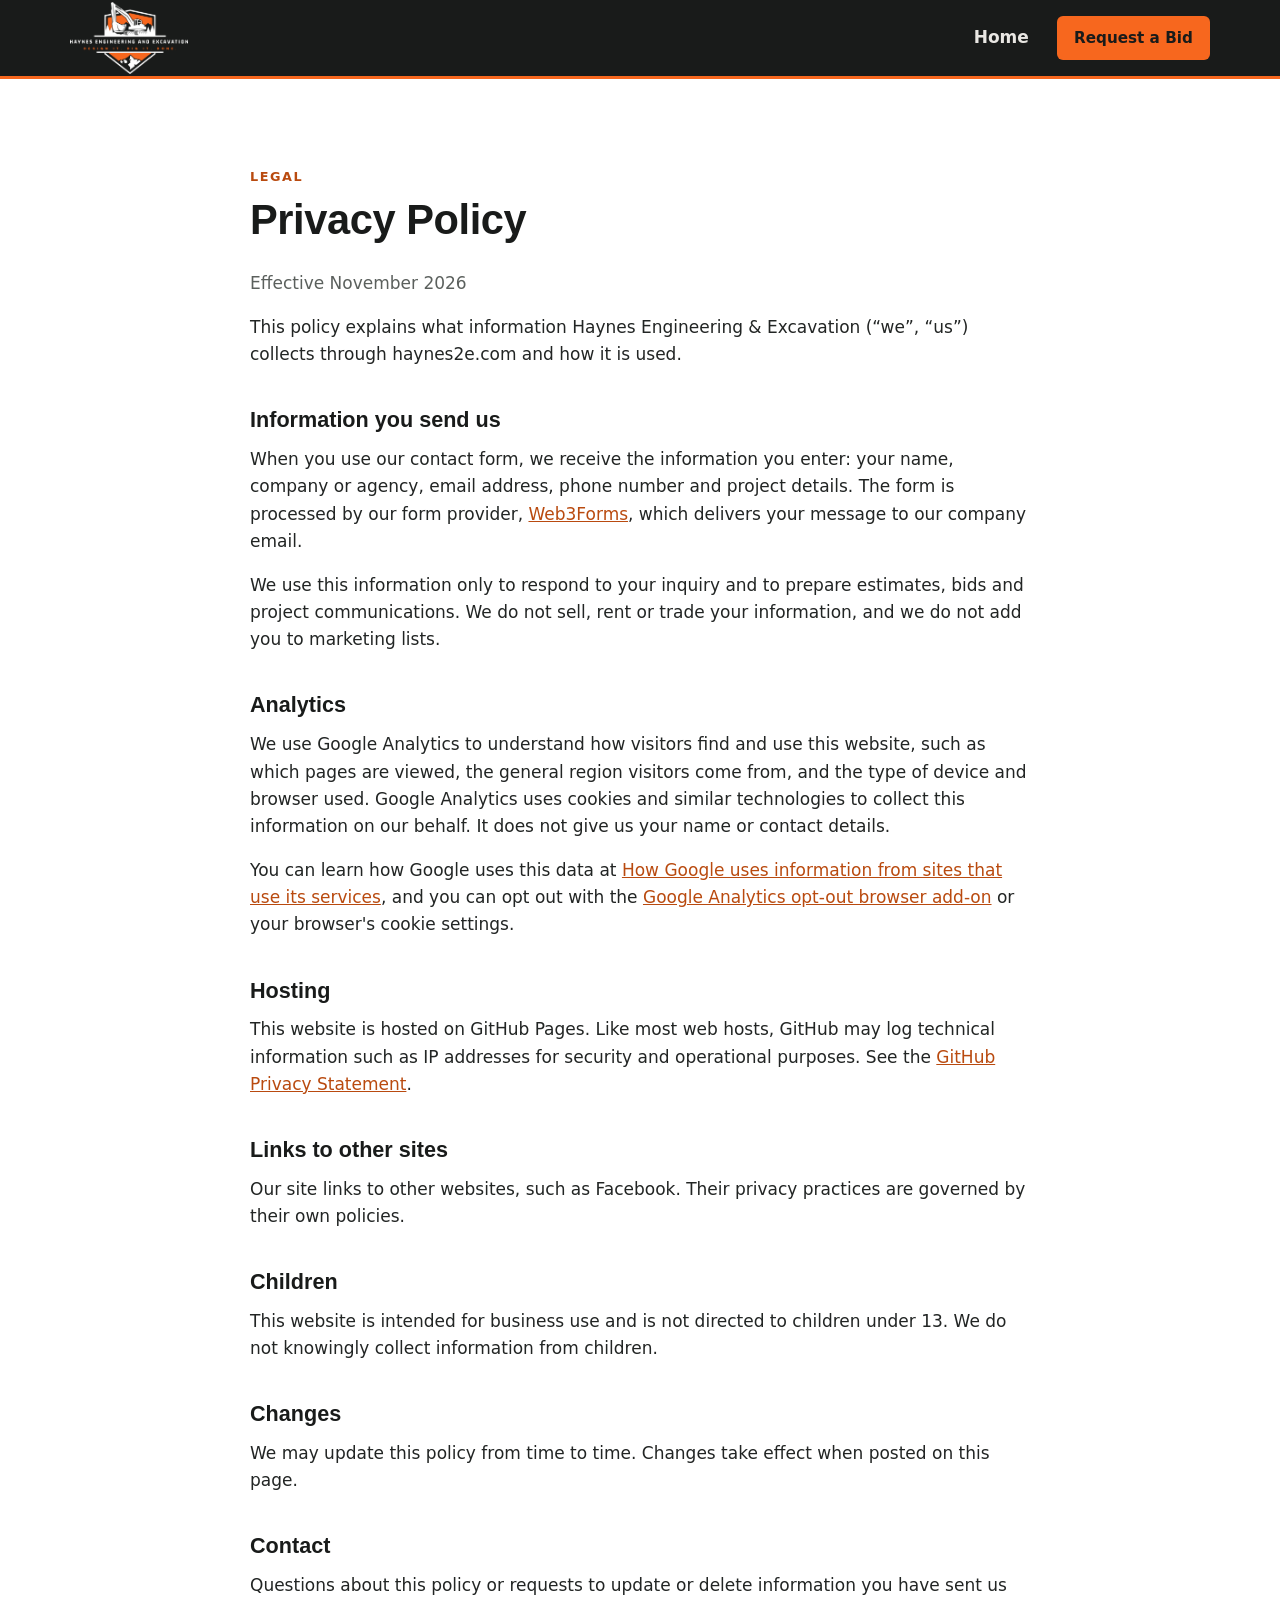
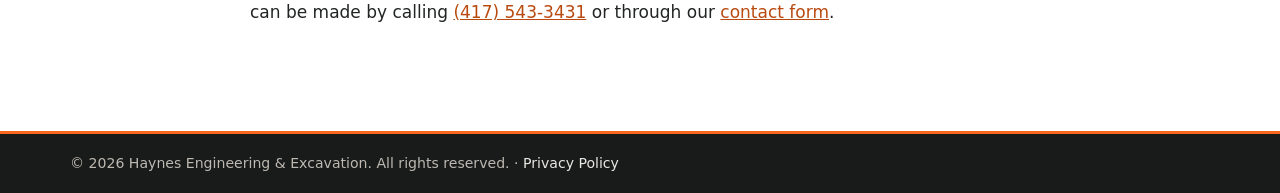
==== site/privacy.html @ 9d7700ed "Add SEO groundwork: sitemap, social cards, privacy page, production-only GA4 - sitemap.xml and Sitem" ====
<!doctype html>
<html lang="en">
<head>
  <meta charset="utf-8">
  <meta name="viewport" content="width=device-width, initial-scale=1">
  <!-- STAGING_HEAD -->
  <!-- GA4 -->
  <title>Privacy Policy | Haynes Engineering &amp; Excavation</title>
  <meta name="description" content="How Haynes Engineering &amp; Excavation handles information submitted through haynes2e.com.">
  <link rel="canonical" href="https://haynes2e.com/privacy.html">
  <meta name="theme-color" content="#191b1a">
  <link rel="icon" href="favicon.png" type="image/png">
  <link rel="apple-touch-icon" href="assets/img/apple-touch-icon.png">
  <link rel="stylesheet" href="assets/css/style.css">
</head>
<body>
<!-- STAGING_BANNER -->
<a class="skip-link" href="#main">Skip to content</a>

<header class="site-header">
  <div class="container header-inner">
    <a class="brand" href="./" aria-label="Haynes Engineering &amp; Excavation home">
      <img src="assets/img/logo-light.png" alt="Haynes Engineering and Excavation" width="160" height="96">
    </a>
    <nav class="site-nav site-nav-static" aria-label="Main">
      <a href="./">Home</a>
      <a href="./#contact" class="btn btn-primary btn-sm">Request a Bid</a>
    </nav>
  </div>
</header>

<main id="main" class="section">
  <div class="container narrow prose">
    <p class="eyebrow">Legal</p>
    <h1>Privacy Policy</h1>
    <p class="muted">Effective November 2026</p>

    <p>This policy explains what information Haynes Engineering &amp; Excavation (&ldquo;we&rdquo;, &ldquo;us&rdquo;) collects through haynes2e.com and how it is used.</p>

    <h2>Information you send us</h2>
    <p>When you use our contact form, we receive the information you enter: your name, company or agency, email address, phone number and project details. The form is processed by our form provider, <a href="https://web3forms.com/privacy" rel="noopener">Web3Forms</a>, which delivers your message to our company email.</p>
    <p>We use this information only to respond to your inquiry and to prepare estimates, bids and project communications. We do not sell, rent or trade your information, and we do not add you to marketing lists.</p>

    <h2>Analytics</h2>
    <p>We use Google Analytics to understand how visitors find and use this website, such as which pages are viewed, the general region visitors come from, and the type of device and browser used. Google Analytics uses cookies and similar technologies to collect this information on our behalf. It does not give us your name or contact details.</p>
    <p>You can learn how Google uses this data at <a href="https://policies.google.com/technologies/partner-sites" rel="noopener">How Google uses information from sites that use its services</a>, and you can opt out with the <a href="https://tools.google.com/dlpage/gaoptout" rel="noopener">Google Analytics opt-out browser add-on</a> or your browser's cookie settings.</p>

    <h2>Hosting</h2>
    <p>This website is hosted on GitHub Pages. Like most web hosts, GitHub may log technical information such as IP addresses for security and operational purposes. See the <a href="https://docs.github.com/en/site-policy/privacy-policies/github-general-privacy-statement" rel="noopener">GitHub Privacy Statement</a>.</p>

    <h2>Links to other sites</h2>
    <p>Our site links to other websites, such as Facebook. Their privacy practices are governed by their own policies.</p>

    <h2>Children</h2>
    <p>This website is intended for business use and is not directed to children under 13. We do not knowingly collect information from children.</p>

    <h2>Changes</h2>
    <p>We may update this policy from time to time. Changes take effect when posted on this page.</p>

    <h2>Contact</h2>
    <p>Questions about this policy or requests to update or delete information you have sent us can be made by calling <a href="tel:+14175433431">(417) 543-3431</a> or through our <a href="./#contact">contact form</a>.</p>
  </div>
</main>

<footer class="site-footer">
  <div class="container footer-bottom">
    <p>&copy; <span id="year">2026</span> Haynes Engineering &amp; Excavation. All rights reserved. &middot; <a href="privacy.html">Privacy Policy</a></p>
  </div>
</footer>

<script src="assets/js/main.js" defer></script>
</body>
</html>
---- site/assets/css/style.css ----
/* Haynes Engineering & Excavation */
:root {
  --orange: #f7671e;
  --orange-dark: #b94a0f;     /* accessible orange for text on light backgrounds */
  --charcoal: #191b1a;
  --charcoal-2: #242725;
  --ink: #222524;
  --muted: #5b605d;
  --line: #e3e1dc;
  --bg: #ffffff;
  --bg-alt: #f5f3ef;
  --radius: 10px;
  --shadow: 0 1px 2px rgba(0,0,0,.06), 0 6px 20px rgba(0,0,0,.06);
  --font: system-ui, -apple-system, "Segoe UI", Roboto, "Helvetica Neue", Arial, sans-serif;
  --font-head: "Segoe UI", Roboto, "Helvetica Neue", Arial, system-ui, sans-serif;
}

*, *::before, *::after { box-sizing: border-box; }
html { scroll-behavior: smooth; scroll-padding-top: 84px; -webkit-text-size-adjust: 100%; }
body {
  margin: 0;
  font-family: var(--font);
  font-size: 1.0625rem;
  line-height: 1.6;
  color: var(--ink);
  background: var(--bg);
}
img { max-width: 100%; height: auto; display: block; }
a { color: var(--orange-dark); }
a:hover { color: var(--charcoal); }
h1, h2, h3 { font-family: var(--font-head); line-height: 1.2; margin: 0 0 .6em; color: var(--charcoal); }
h1 { font-size: clamp(2rem, 4.2vw, 3.1rem); font-weight: 800; letter-spacing: -.01em; }
h2 { font-size: clamp(1.6rem, 3vw, 2.3rem); font-weight: 800; }
h3 { font-size: 1.15rem; font-weight: 700; }
p { margin: 0 0 1em; }

.container { width: 100%; max-width: 1180px; margin: 0 auto; padding: 0 20px; }
.narrow { max-width: 820px; }
.sr-only, .hp {
  position: absolute !important; width: 1px; height: 1px; padding: 0; margin: -1px;
  overflow: hidden; clip: rect(0 0 0 0); white-space: nowrap; border: 0;
}
.skip-link { position: absolute; left: -9999px; top: 0; background: var(--orange); color: var(--charcoal); padding: 8px 14px; z-index: 100; }
.skip-link:focus { left: 8px; top: 8px; }
:focus-visible { outline: 3px solid var(--orange); outline-offset: 2px; }

.icon { width: 1.1em; height: 1.1em; flex: none; fill: none; stroke: currentColor; stroke-width: 2; stroke-linecap: round; stroke-linejoin: round; vertical-align: -.15em; }

/* Buttons */
.btn {
  display: inline-flex; align-items: center; gap: .5em;
  padding: .8em 1.4em; border-radius: 6px; border: 2px solid transparent;
  font-weight: 700; font-size: 1rem; text-decoration: none; cursor: pointer;
  transition: background-color .15s, color .15s, border-color .15s;
}
.btn-sm { padding: .5em 1em; font-size: .95rem; }
.btn-primary { background: var(--orange); color: var(--charcoal); }
.btn-primary:hover { background: #ff8240; color: var(--charcoal); }
.btn-primary:disabled { background: #c9c6c0; color: #555; cursor: not-allowed; }
.btn-outline { border-color: rgba(255,255,255,.55); color: #fff; }
.btn-outline:hover { border-color: #fff; background: rgba(255,255,255,.08); color: #fff; }
.btn-outline-dark { border-color: var(--charcoal); color: var(--charcoal); }

.eyebrow {
  text-transform: uppercase; letter-spacing: .12em; font-size: .8rem; font-weight: 700;
  color: var(--orange-dark); margin-bottom: .6em;
}

/* Header */
.site-header {
  position: sticky; top: 0; z-index: 50;
  background: var(--charcoal); border-bottom: 3px solid var(--orange);
}
.header-inner { display: flex; align-items: center; justify-content: space-between; min-height: 76px; gap: 16px; }
.brand img { width: 118px; height: auto; }
.site-nav { display: flex; align-items: center; gap: 28px; }
.site-nav a:not(.btn) { color: #e9e7e3; text-decoration: none; font-weight: 600; }
.site-nav a:not(.btn):hover { color: var(--orange); }
.nav-toggle { display: none; background: none; border: 0; padding: 10px; cursor: pointer; }
.nav-toggle .bar { display: block; width: 26px; height: 3px; margin: 5px 0; background: #fff; border-radius: 2px; transition: transform .2s, opacity .2s; }
.nav-toggle[aria-expanded="true"] .bar:nth-child(2) { transform: translateY(8px) rotate(45deg); }
.nav-toggle[aria-expanded="true"] .bar:nth-child(3) { opacity: 0; }
.nav-toggle[aria-expanded="true"] .bar:nth-child(4) { transform: translateY(-8px) rotate(-45deg); }

/* Hero */
.hero { background: linear-gradient(160deg, var(--charcoal) 0%, var(--charcoal-2) 100%); color: #e9e7e3; padding: 72px 0 80px; }
.hero h1 { color: #fff; }
.hero .eyebrow { color: var(--orange); }
.hero-inner { display: grid; grid-template-columns: 1.1fr 1fr; gap: 56px; align-items: center; }
.lead { font-size: 1.15rem; color: #cfccc6; max-width: 38em; }
.hero-actions { display: flex; flex-wrap: wrap; gap: 14px; margin: 28px 0 22px; }
.tagline { font-weight: 700; letter-spacing: .14em; text-transform: uppercase; font-size: .85rem; color: var(--orange); margin: 0; }
.hero-media { margin: 0; }
.hero-media img { border-radius: var(--radius); box-shadow: 0 20px 50px rgba(0,0,0,.45); aspect-ratio: 4/3; object-fit: cover; width: 100%; }

/* Stats */
.stats { background: var(--orange); color: var(--charcoal); }
.stats-grid { display: grid; grid-template-columns: repeat(4, 1fr); }
.stats-grid > div { padding: 22px 16px; text-align: center; display: flex; flex-direction: column; }
.stats-grid > div + div { border-left: 1px solid rgba(25,27,26,.2); }
.stats strong { font-size: 1.2rem; font-weight: 800; }
.stats span { font-size: .92rem; }

/* Sections */
.section { padding: 88px 0; }
.section-alt { background: var(--bg-alt); }
.section-dark { background: var(--charcoal); color: #dedbd5; }
.section-dark h2 { color: #fff; }
.section-dark .eyebrow { color: var(--orange); }
.section-head { max-width: 720px; margin-bottom: 44px; }
.section-head p:last-child { color: var(--muted); }
.section-dark .section-head p:last-child { color: #bdb9b2; }

/* Service cards */
.cards { display: grid; grid-template-columns: repeat(4, 1fr); gap: 22px; }
.card {
  background: #fff; border: 1px solid var(--line); border-top: 4px solid var(--orange);
  border-radius: var(--radius); padding: 26px 22px; box-shadow: var(--shadow);
}
.card-icon { width: 38px; height: 38px; fill: none; stroke: var(--orange-dark); stroke-width: 1.7; stroke-linecap: round; stroke-linejoin: round; margin-bottom: 14px; }
.card p { color: var(--muted); font-size: .97rem; margin: 0; }

/* Projects */
.projects { display: grid; grid-template-columns: repeat(4, 1fr); gap: 20px; }
.project { margin: 0; background: #fff; border-radius: var(--radius); overflow: hidden; box-shadow: var(--shadow); }
.project img { aspect-ratio: 4/5; object-fit: cover; width: 100%; }
.project figcaption { padding: 14px 16px 18px; display: flex; flex-direction: column; }
.project figcaption strong { color: var(--charcoal); }
.project figcaption span { color: var(--muted); font-size: .95rem; }

/* About */
.about { display: grid; grid-template-columns: 1.15fr 1fr; gap: 56px; align-items: center; }
.about-media { margin: 0; }
.about-media img { border-radius: var(--radius); box-shadow: var(--shadow); }
.checklist { list-style: none; padding: 0; margin: 24px 0 0; display: grid; grid-template-columns: 1fr 1fr; gap: 10px 20px; }
.checklist li { display: flex; gap: .6em; align-items: flex-start; font-weight: 600; }
.checklist .icon { color: var(--orange-dark); stroke-width: 3; margin-top: .25em; }

/* Credentials (future) */
.credentials { display: grid; grid-template-columns: repeat(auto-fit, minmax(240px, 1fr)); gap: 16px; margin: 0 0 28px; }
.credentials div { background: #fff; border: 1px solid var(--line); border-radius: var(--radius); padding: 16px 18px; }
.credentials dt { font-weight: 700; font-size: .85rem; text-transform: uppercase; letter-spacing: .06em; color: var(--muted); }
.credentials dd { margin: 4px 0 0; font-weight: 600; }

/* Testimonials */
.quotes { display: grid; grid-template-columns: repeat(2, 1fr); gap: 22px; }
.quotes blockquote {
  margin: 0; padding: 26px 28px; background: var(--charcoal-2);
  border-left: 4px solid var(--orange); border-radius: var(--radius);
}
.quotes p { color: #e9e7e3; font-size: 1.02rem; }
.quotes p::before { content: "\201C"; }
.quotes p::after { content: "\201D"; }
.quotes footer { color: var(--orange); font-weight: 700; }
.quotes footer::before { content: "\2014\00a0"; }

/* FAQ */
details { border-bottom: 1px solid var(--line); }
details:first-of-type { border-top: 1px solid var(--line); }
summary {
  cursor: pointer; list-style: none; padding: 20px 40px 20px 0; position: relative;
  font-weight: 700; font-size: 1.08rem; color: var(--charcoal);
}
summary::-webkit-details-marker { display: none; }
summary::after {
  content: "+"; position: absolute; right: 6px; top: 50%; transform: translateY(-50%);
  font-size: 1.6rem; font-weight: 400; color: var(--orange-dark);
}
details[open] summary::after { content: "\2212"; }
details p { color: var(--muted); padding-right: 40px; }

/* Contact */
.contact { display: grid; grid-template-columns: 1fr 1.4fr; gap: 56px; align-items: start; }
.info-list { list-style: none; padding: 0; margin: 28px 0 0; display: grid; gap: 16px; }
.info-list li { display: flex; gap: .75em; align-items: flex-start; font-weight: 600; }
.info-list .icon { color: var(--orange-dark); width: 1.3em; height: 1.3em; margin-top: .1em; }
.info-list a { color: var(--charcoal); text-decoration: none; font-size: 1.15rem; }
.info-list a:hover { color: var(--orange-dark); }
.contact-form {
  background: #fff; border-radius: var(--radius); padding: 32px; box-shadow: var(--shadow);
  border: 1px solid var(--line);
}
.field-row { display: grid; grid-template-columns: 1fr 1fr; gap: 18px; }
.field { margin-bottom: 18px; display: flex; flex-direction: column; }
.field label { font-weight: 600; font-size: .95rem; margin-bottom: 6px; }
.field label span { color: var(--orange-dark); }
.field input, .field textarea {
  font: inherit; font-size: 1rem; padding: .7em .8em; border: 1px solid #c9c6c0; border-radius: 6px;
  background: #fff; color: var(--ink); width: 100%;
}
.field input:focus, .field textarea:focus { outline: none; border-color: var(--orange-dark); box-shadow: 0 0 0 3px rgba(247,103,30,.25); }
.field textarea { resize: vertical; min-height: 140px; }
.field .invalid { border-color: #b3261e; }
.form-status { margin: 14px 0 0; font-weight: 600; min-height: 1.5em; }
.form-status.ok { color: #1f6f3a; }
.form-status.err { color: #b3261e; }
.form-status.note { color: var(--muted); }

/* Footer */
.site-footer { background: var(--charcoal); color: #bdb9b2; padding: 56px 0 0; font-size: .97rem; border-top: 3px solid var(--orange); }
.footer-inner { display: grid; grid-template-columns: 1.4fr 1fr 1fr; gap: 40px; padding-bottom: 36px; }
.site-footer img { width: 130px; margin-bottom: 16px; }
.site-footer h3 { color: #fff; font-size: 1rem; text-transform: uppercase; letter-spacing: .08em; }
.site-footer ul { list-style: none; padding: 0; margin: 0; display: grid; gap: 8px; }
.site-footer a { color: #e9e7e3; text-decoration: none; display: inline-flex; align-items: center; gap: .4em; }
.site-footer a:hover { color: var(--orange); }
.footer-bottom { border-top: 1px solid #333634; padding: 18px 20px; }
.footer-bottom p { margin: 0; font-size: .88rem; }

/* Simple content pages (privacy) */
.prose h1 { font-size: clamp(1.9rem, 3.4vw, 2.6rem); }
.prose h2 { font-size: 1.35rem; margin-top: 1.8em; }
.prose .muted { color: var(--muted); }
.site-footer .footer-bottom:first-child { border-top: 0; padding-top: 0; }
.site-footer:has(.footer-bottom:first-child) { padding-top: 18px; }

/* Staging banner (only injected on the staging site) */
.staging-banner {
  background: repeating-linear-gradient(45deg, #ffd23f, #ffd23f 14px, #f5c400 14px, #f5c400 28px);
  color: #111; text-align: center; font-weight: 700; padding: 8px 16px; font-size: .9rem;
}

/* Responsive */
@media (max-width: 1024px) {
  .cards { grid-template-columns: repeat(2, 1fr); }
  .projects { grid-template-columns: repeat(2, 1fr); }
}
@media (max-width: 860px) {
  .nav-toggle { display: block; }
  .site-nav {
    display: none; position: absolute; left: 0; right: 0; top: 100%;
    flex-direction: column; align-items: stretch; gap: 0;
    background: var(--charcoal); border-bottom: 3px solid var(--orange); padding: 8px 20px 20px;
  }
  .site-nav.open { display: flex; }
  .site-nav.site-nav-static { display: flex; position: static; flex-direction: row; align-items: center; gap: 16px; padding: 0; border: 0; background: none; }
  .site-nav.site-nav-static a:not(.btn) { padding: 0; border: 0; }
  .site-nav.site-nav-static .btn { margin-top: 0; }
  .site-nav a:not(.btn) { padding: 12px 0; border-bottom: 1px solid #333634; }
  .site-nav .btn { margin-top: 14px; justify-content: center; }
  .header-inner { position: relative; }
  .hero { padding: 48px 0 56px; }
  .hero-inner, .about, .contact { grid-template-columns: 1fr; gap: 36px; }
  .stats-grid { grid-template-columns: repeat(2, 1fr); }
  .stats-grid > div:nth-child(3) { border-left: 0; }
  .stats-grid > div:nth-child(n+3) { border-top: 1px solid rgba(25,27,26,.2); }
  .quotes { grid-template-columns: 1fr; }
  .footer-inner { grid-template-columns: 1fr; gap: 28px; }
  .section { padding: 64px 0; }
}
@media (max-width: 560px) {
  .container { padding: 0 16px; }
  .cards, .projects, .checklist, .field-row { grid-template-columns: 1fr; }
  .field-row { gap: 0; }
  .contact-form { padding: 22px 18px; }
  .hero-actions .btn { flex: 1 1 100%; justify-content: center; }
}
@media (prefers-reduced-motion: reduce) {
  html { scroll-behavior: auto; }
  * { transition: none !important; }
}
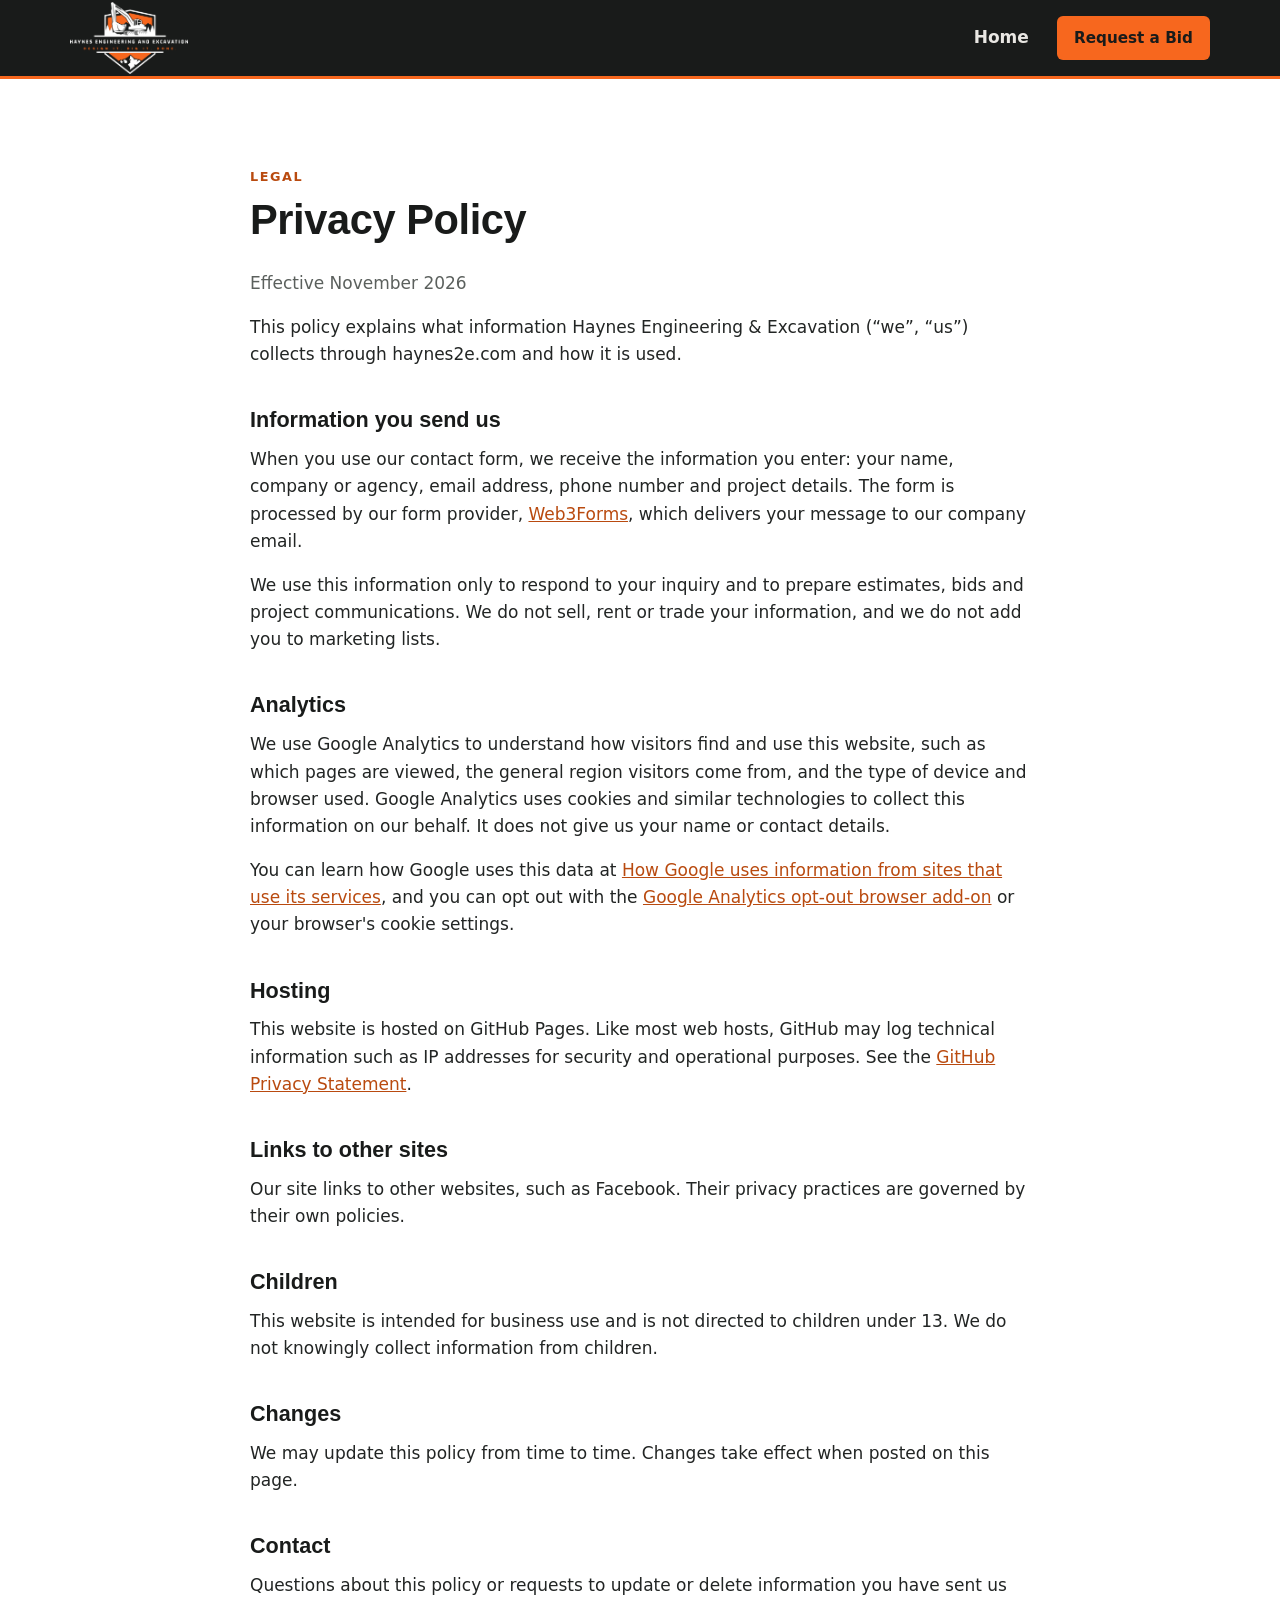
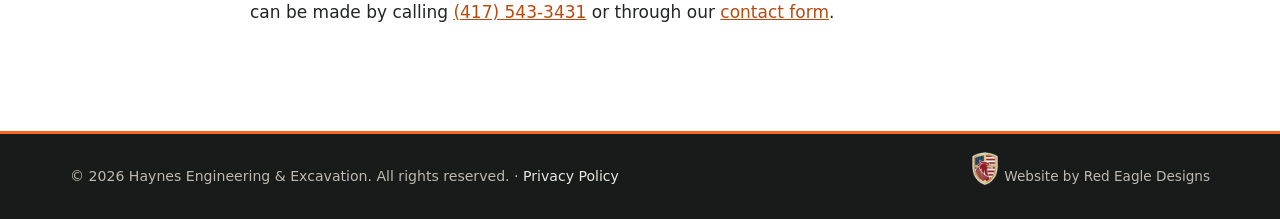
==== commit 1d8d7879: "Add Red Eagle Designs credit to footer Logo (from goredmo) links to goredmo.com in a new tab.  Co-Au" ====
--- a/site/privacy.html
+++ b/site/privacy.html
@@ -65,6 +65,10 @@
 <footer class="site-footer">
   <div class="container footer-bottom">
     <p>&copy; <span id="year">2026</span> Haynes Engineering &amp; Excavation. All rights reserved. &middot; <a href="privacy.html">Privacy Policy</a></p>
+    <a class="credit" href="https://goredmo.com/" rel="noopener" target="_blank">
+      <img src="assets/img/red-eagle-designs.png" alt="" width="26" height="32" loading="lazy">
+      <span>Website by Red Eagle Designs</span>
+    </a>
   </div>
 </footer>
 
--- a/site/assets/css/style.css
+++ b/site/assets/css/style.css
@@ -205,7 +205,11 @@
 .site-footer a { color: #e9e7e3; text-decoration: none; display: inline-flex; align-items: center; gap: .4em; }
 .site-footer a:hover { color: var(--orange); }
 .footer-bottom { border-top: 1px solid #333634; padding: 18px 20px; }
+.footer-bottom { display: flex; flex-wrap: wrap; align-items: center; justify-content: space-between; gap: 12px 24px; }
 .footer-bottom p { margin: 0; font-size: .88rem; }
+.site-footer .credit { gap: .5em; font-size: .85rem; color: #bdb9b2; }
+.site-footer .credit img { width: 26px; height: auto; }
+.site-footer .credit:hover { color: #fff; }
 
 /* Simple content pages (privacy) */
 .prose h1 { font-size: clamp(1.9rem, 3.4vw, 2.6rem); }
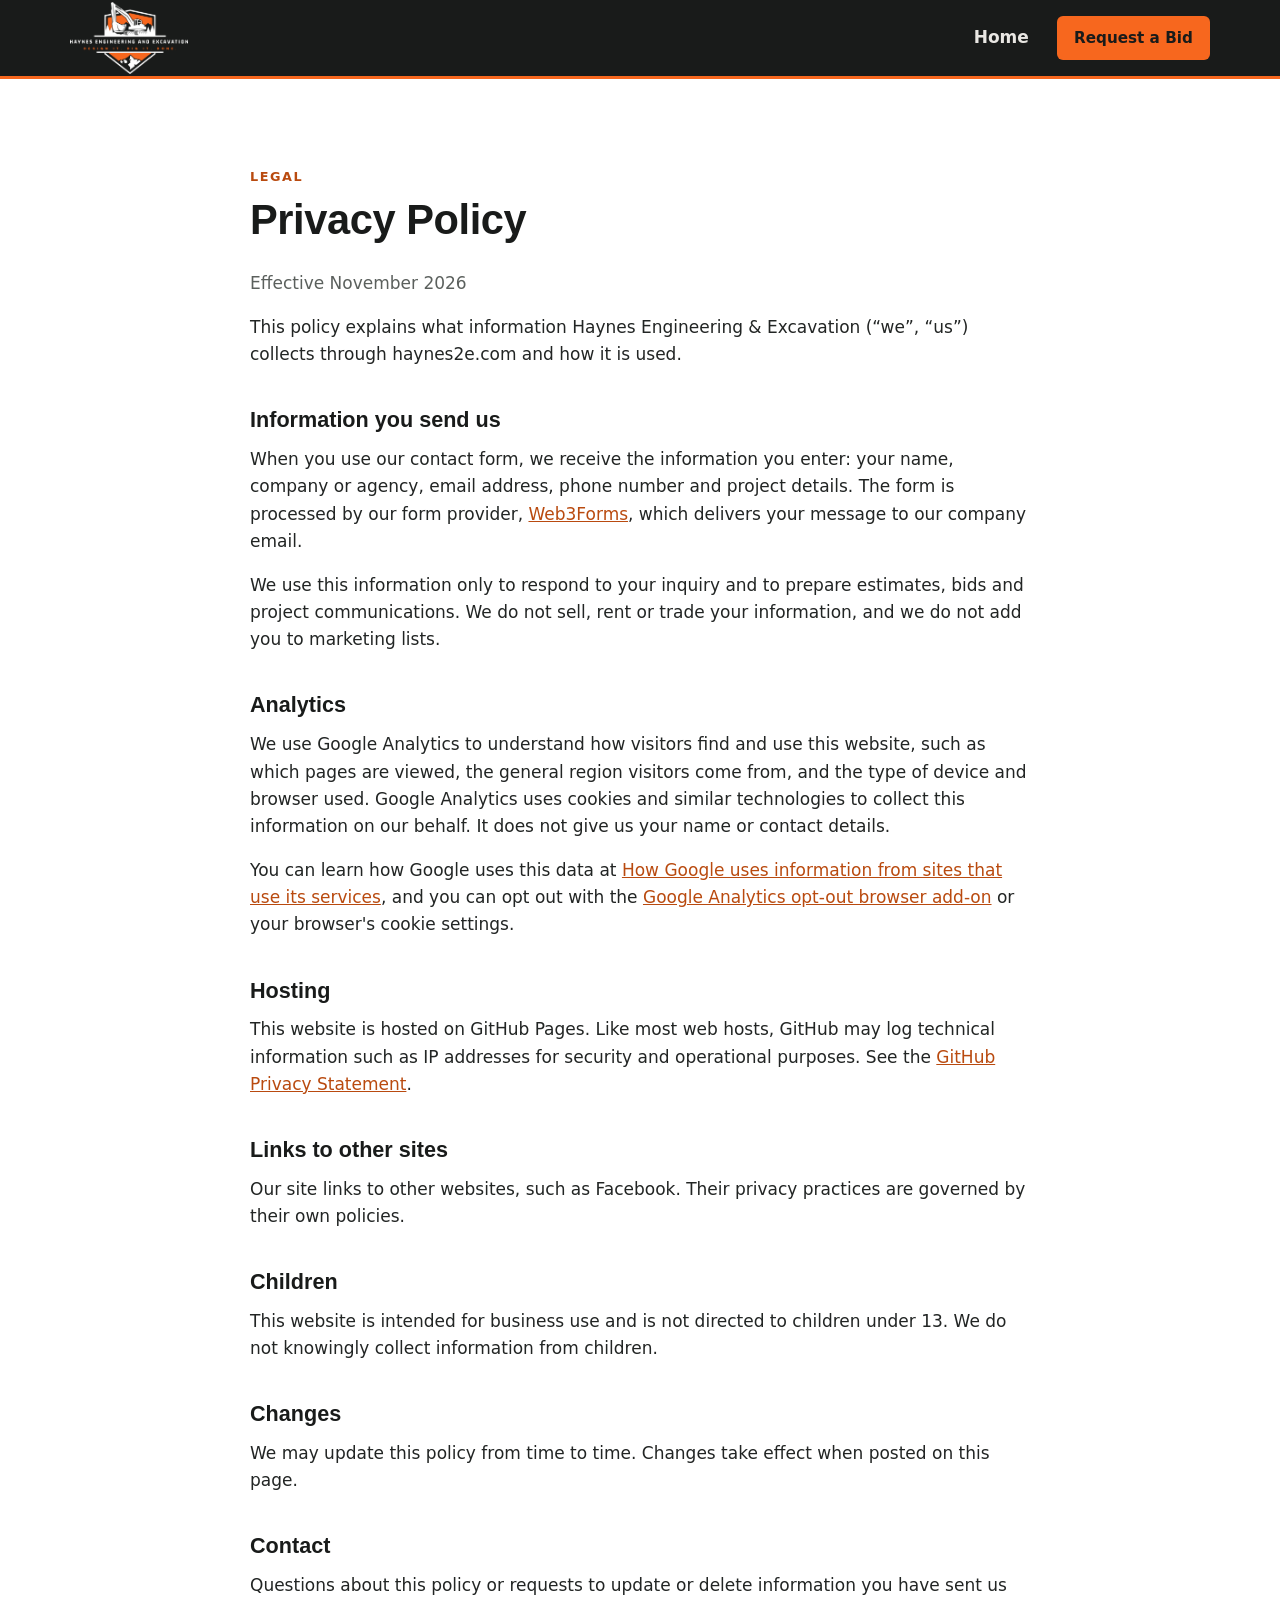
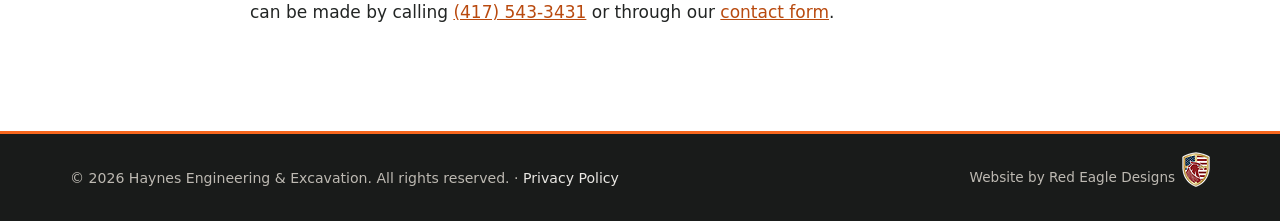
==== commit 3dfa7626: "Sharpen Red Eagle Designs footer logo and place it after the credit text Serve exact-size 1x/2x/3x i" ====
--- a/site/privacy.html
+++ b/site/privacy.html
@@ -66,8 +66,8 @@
   <div class="container footer-bottom">
     <p>&copy; <span id="year">2026</span> Haynes Engineering &amp; Excavation. All rights reserved. &middot; <a href="privacy.html">Privacy Policy</a></p>
     <a class="credit" href="https://goredmo.com/" rel="noopener" target="_blank">
-      <img src="assets/img/red-eagle-designs.png" alt="" width="26" height="32" loading="lazy">
       <span>Website by Red Eagle Designs</span>
+      <img src="assets/img/red-eagle-designs-1x.png" srcset="assets/img/red-eagle-designs-1x.png 1x, assets/img/red-eagle-designs-2x.png 2x, assets/img/red-eagle-designs-3x.png 3x" alt="" width="28" height="35" loading="lazy">
     </a>
   </div>
 </footer>
--- a/site/assets/css/style.css
+++ b/site/assets/css/style.css
@@ -208,7 +208,7 @@
 .footer-bottom { display: flex; flex-wrap: wrap; align-items: center; justify-content: space-between; gap: 12px 24px; }
 .footer-bottom p { margin: 0; font-size: .88rem; }
 .site-footer .credit { gap: .5em; font-size: .85rem; color: #bdb9b2; }
-.site-footer .credit img { width: 26px; height: auto; }
+.site-footer .credit img { width: 28px; height: 35px; }
 .site-footer .credit:hover { color: #fff; }
 
 /* Simple content pages (privacy) */
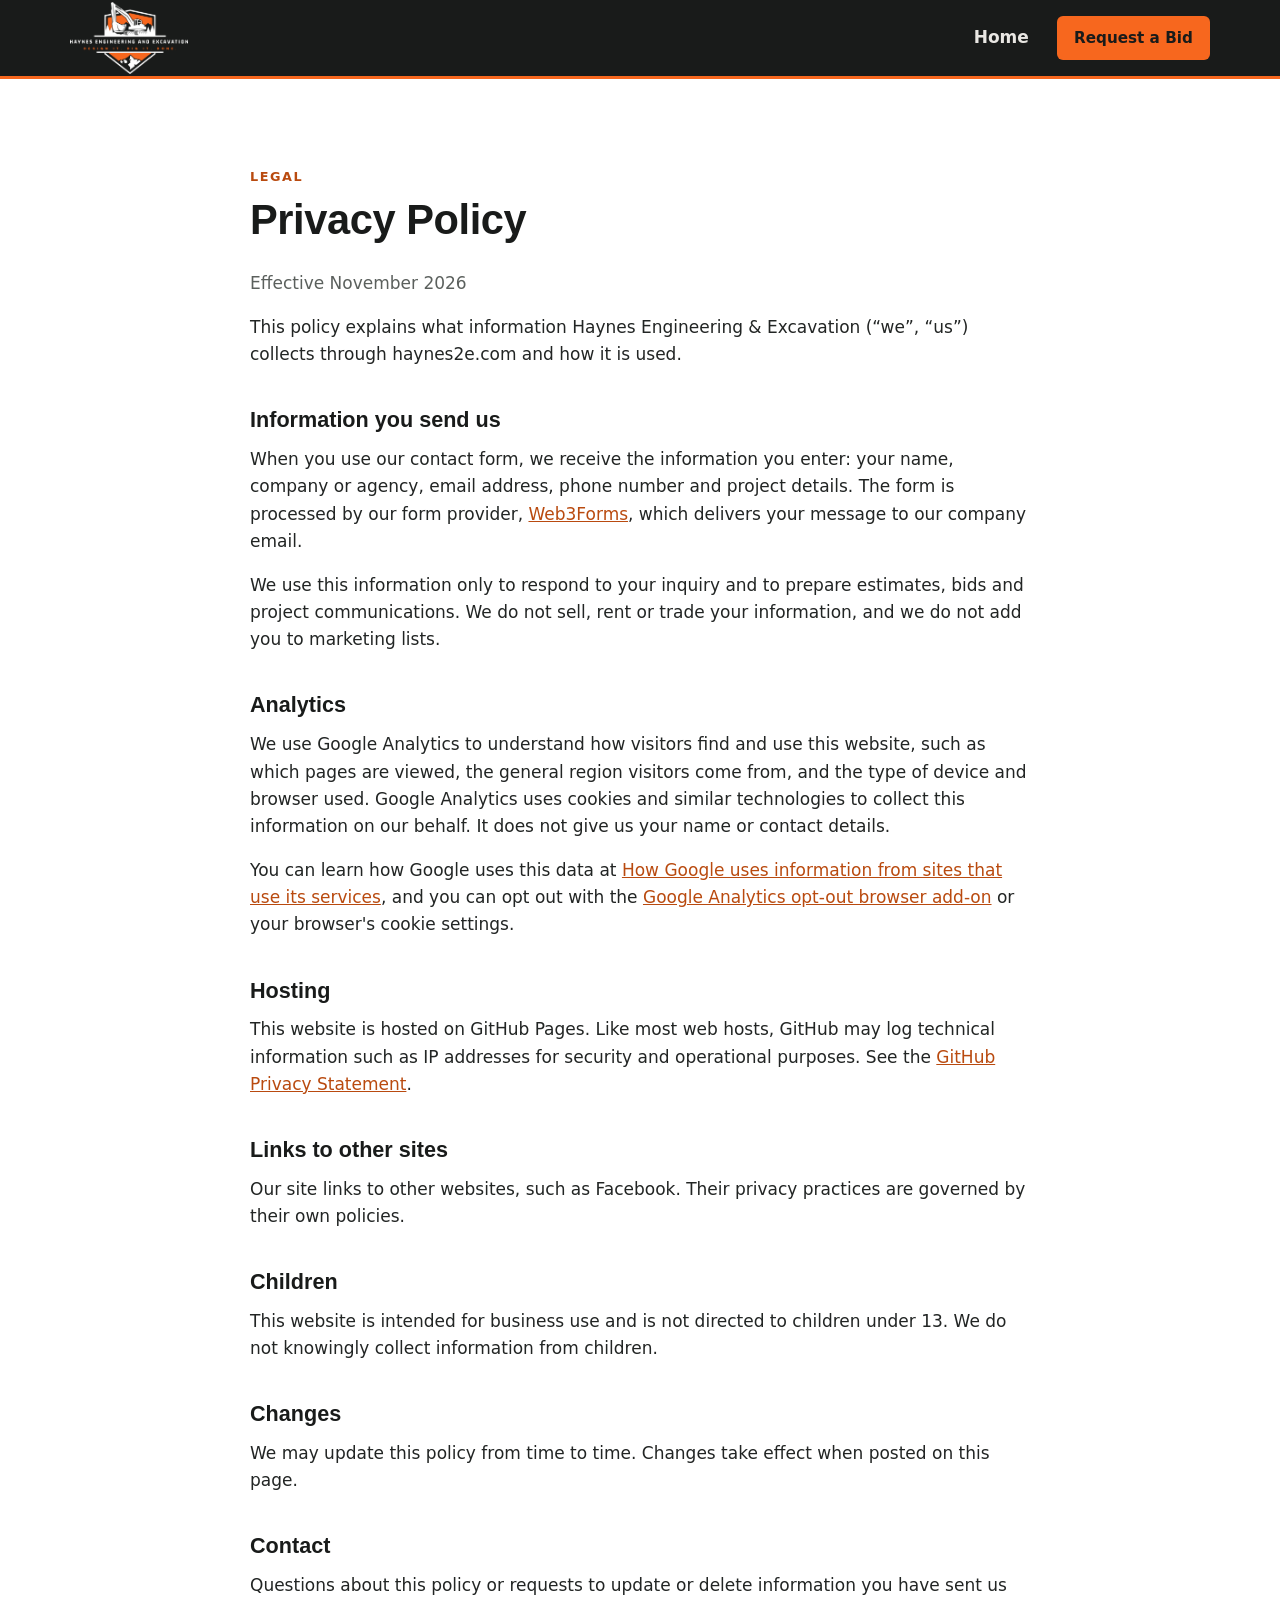
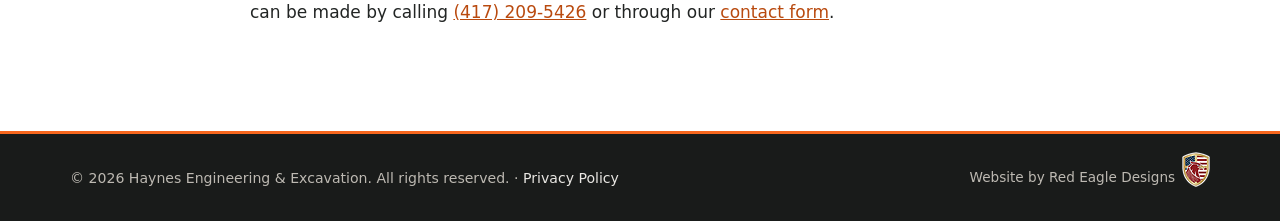
==== commit 36fa9ea4: "Update phone number to (417) 209-5426 and reword 25+ years highlight Owner preferred "25+ Years of E" ====
--- a/site/privacy.html
+++ b/site/privacy.html
@@ -58,7 +58,7 @@
     <p>We may update this policy from time to time. Changes take effect when posted on this page.</p>
 
     <h2>Contact</h2>
-    <p>Questions about this policy or requests to update or delete information you have sent us can be made by calling <a href="tel:+14175433431">(417) 543-3431</a> or through our <a href="./#contact">contact form</a>.</p>
+    <p>Questions about this policy or requests to update or delete information you have sent us can be made by calling <a href="tel:+14172095426">(417) 209-5426</a> or through our <a href="./#contact">contact form</a>.</p>
   </div>
 </main>
 
